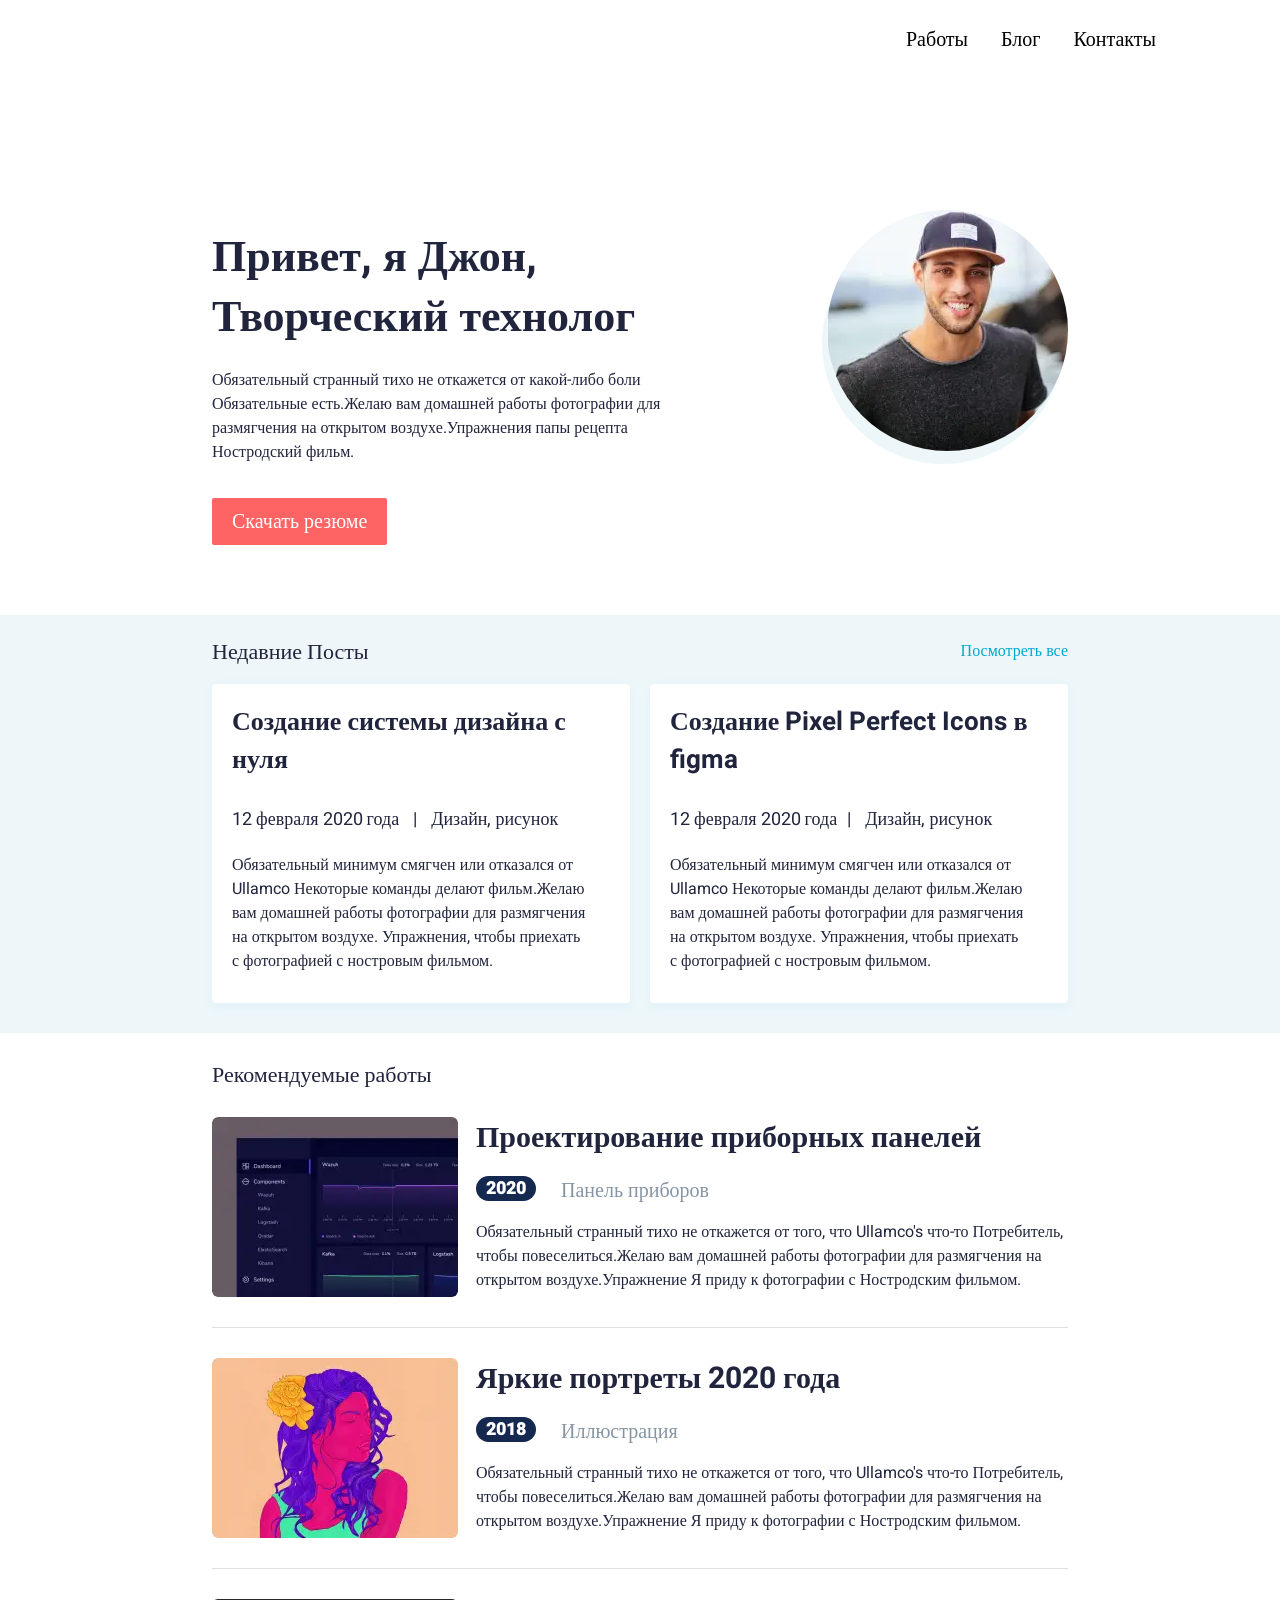
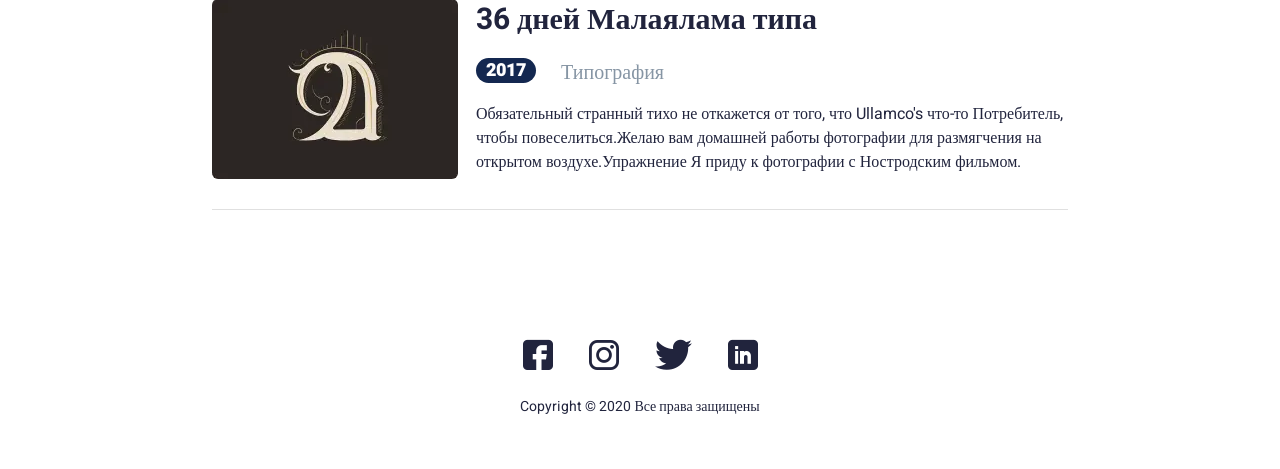
==== index.html @ e24700ad "site" ====
<!DOCTYPE html>
<html lang="ru">

<head>
	<title>HomePage</title>
	<meta charset="UTF-8">
	<meta name="format-detection" content="telephone=no">
	<meta http-equiv="x-rim-auto-match" content="none">
	<link rel="stylesheet" href="css/style.min.css">
	<link rel="shortcut icon" href="favicon.ico" type="image/x-icon">
	<!--<meta name="robots" content="noindex, nofollow">-->
	<!--<meta name="viewport" content="width=device-width, initial-scale=1.0, maximum-scale=1.0, user-scalable=0">-->
	<meta name="viewport" content="width=device-width, initial-scale=1.0">
</head>

<body>
	<div class="wrapper">
		<header class="header">
			<div class="header__content">
				<div class="header__menu menu">
					<div class="menu__icon icon-menu">
						<span></span>
						<span></span>
						<span></span>
					</div>
					<nav class="menu__body">
						<ul class="menu__list">
							<li><a href="works.html" class="menu__link ">Работы</a></li>
							<li><a href="blog.html" class="menu__link ">Блог</a></li>
							<li><a href="index.html" class="menu__link ">Контакты</a></li>
						</ul>
					</nav>
				</div>
			</div>
		</header>
		<main class="page">
			<section class="hello">
				<div class="hello__container _container">
					<div class="hello__content">
						<h1 class="hello__title title">Привет, я Джон,<br>
							Творческий технолог</h1>
						<div class="hello__text text">Обязательный странный тихо не откажется от какой-либо боли
							Обязательные есть.Желаю вам домашней работы фотографии для размягчения на открытом
							воздухе.Упражнения папы рецепта
							Ностродский фильм.</div>
						<a href="#" class="hello__bth btn">Скачать резюме</a>
					</div>
					<div class="hello__avatar _ibg">
						<picture>
							<source srcset="./img/avatar2.webp" type="image/webp"><img src="./img/avatar2.jpg" alt="#">
						</picture>
					</div>
				</div>
			</section>
			<section class="recent-posts">
				<div class="recent-posts__container _container">
					<div class="recent-posts__header">
						<div class="recent-posts__title title-posts">Недавние Посты</div>
						<a href="#" class="recent-posts__link">Посмотреть все</a>
					</div>
					<div class="recent-posts__items">
						<div class="recent-posts__column">
							<article class="recent-posts__item recent-post">
								<a href="#" class="recent-post__title">Создание системы дизайна с нуля</a>
								<div class="recent-post__info">12 февраля 2020 года <span>|</span> Дизайн, рисунок</div>
								<div class="recent-post__text text">Обязательный минимум смягчен или отказался от
									Ullamco
									Некоторые команды делают фильм.Желаю вам домашней работы фотографии для размягчения
									на открытом воздухе.
									Упражнения, чтобы приехать с фотографией с ностровым фильмом.</div>
							</article>
						</div>
						<div class="recent-posts__column">
							<article class="recent-posts__item recent-post">
								<a href="#" class="recent-post__title">Создание Pixel Perfect Icons в figma</a>
								<div class="recent-post__info">12 февраля 2020 года<span>|</span> Дизайн, рисунок</div>
								<div class="recent-post__text text">Обязательный минимум смягчен или отказался от
									Ullamco
									Некоторые команды делают фильм.Желаю вам домашней работы фотографии для размягчения
									на открытом воздухе.
									Упражнения, чтобы приехать с фотографией с ностровым фильмом.</div>
							</article>
						</div>
					</div>
				</div>
			</section>
			<section class="featured-works">
				<div class="featured-works__container _container">
					<div class="featured-works__title title-posts">Рекомендуемые работы</div>
					<div class="featured-works__items works">
						<article class="works__item">
							<a href="#" class="works__image _ibg">
								<picture>
									<source srcset="./img/Featured-works/Dashboards.webp" type="image/webp"><img
										src="./img/Featured-works/Dashboards.jpg" alt="#">
								</picture>
							</a>
							<div class="works__body">
								<a href="#" class="works__title">Проектирование приборных панелей</a>
								<div class="works__info">
									<div class="works__year">2020</div>
									<a href="article.html" class="works__category">Панель приборов</a>
								</div>
								<div class="works__text text">Обязательный странный тихо не откажется от того, что
									Ullamco's что-то
									Потребитель, чтобы повеселиться.Желаю вам домашней работы фотографии для размягчения
									на открытом воздухе.Упражнение
									Я приду к фотографии с Ностродским фильмом.</div>
							</div>
						</article>
						<article class="works__item">
							<a href="#" class="works__image _ibg">
								<picture>
									<source srcset="./img/Featured-works/Portraits.webp" type="image/webp"><img
										src="./img/Featured-works/Portraits.jpg" alt="#">
								</picture>
							</a>
							<div class="works__body">
								<a href="#" class="works__title">Яркие портреты 2020 года</a>
								<div class="works__info">
									<div class="works__year">2018</div>
									<a href="#" class="works__category">Иллюстрация</a>
								</div>
								<div class="works__text text">Обязательный странный тихо не откажется от того, что
									Ullamco's что-то
									Потребитель, чтобы повеселиться.Желаю вам домашней работы фотографии для размягчения
									на открытом воздухе.Упражнение
									Я приду к фотографии с Ностродским фильмом.</div>
							</div>
						</article>
						<article class="works__item">
							<a href="#" class="works__image _ibg">
								<picture>
									<source srcset="./img/Featured-works/Malayalam-type.webp" type="image/webp"><img
										src="./img/Featured-works/Malayalam-type.jpg" alt="#">
								</picture>
							</a>
							<div class="works__body">
								<a href="#" class="works__title">36 дней Малаялама типа</a>
								<div class="works__info">
									<div class="works__year">2017</div>
									<a href="#" class="works__category">Типография</a>
								</div>
								<div class="works__text text">Обязательный странный тихо не откажется от того, что
									Ullamco's что-то
									Потребитель, чтобы повеселиться.Желаю вам домашней работы фотографии для размягчения
									на открытом воздухе.Упражнение
									Я приду к фотографии с Ностродским фильмом.</div>
							</div>
						</article>
					</div>
				</div>
			</section>
		</main>
		<footer class="footer">
			<div class="footer__content _container">
				<div class="footer__social social">
					<a href="#" class="social__item _icon-fb"></a>
					<a href="#" class="social__item _icon-insta"></a>
					<a href="#" class="social__item _icon-twitter"></a>
					<a href="#" class="social__item _icon-Linkedin"></a>
				</div>
				<div class="footer__copy">Copyright © 2020 Все права защищены</div>
			</div>
		</footer>
	</div>
	<script src="js/script.min.js"></script>
</body>

</html>
---- css/style.min.css ----
@charset "UTF-8";@import url(https://fonts.googleapis.com/css?family=Heebo:regular,500,700,900&display=swap);@font-face{font-family:icons;font-display:swap;src:url(../fonts/icons.woff) format("woff"),url(../fonts/icons.woff2) format("woff2");font-weight:400;font-style:normal}@font-face{font-family:icons;font-display:swap;src:url(fonts/icons.ttf?ofb3g5) format("truetype"),url(fonts/icons.woff?ofb3g5) format("woff"),url(fonts/icons.svg?ofb3g5#icons) format("svg");font-weight:400;font-style:normal;font-display:block}[class*=" _icon-"]:before,[class^=_icon-]:before{font-family:icons;font-style:normal;font-weight:400;font-variant:normal;line-height:1;-webkit-font-smoothing:antialiased;-moz-osx-font-smoothing:grayscale}[class*=" _icon-"]:before,[class^=_icon-]:before{display:block}._icon-twitter:before{content:""}._icon-fb:before{content:""}._icon-Linkedin:before{content:""}._icon-insta:before{content:""}*,:after,:before{padding:0;margin:0;border:0;-webkit-box-sizing:border-box;box-sizing:border-box}body,html{height:100%;line-height:24px;font-family:Heebo}button,input,select,textarea{font:inherit}li,ol,ul{list-style:none}a{text-decoration:none}h1,h2,h3,h4,h5,h6{font-weight:inherit;font-size:inherit}body{background-color:#fff;color:#21243d;font-size:14px}body._lock{overflow:hidden}.wrapper{width:100%;min-height:100%;overflow:hidden;display:-webkit-box;display:-ms-flexbox;display:flex;-webkit-box-orient:vertical;-webkit-box-direction:normal;-ms-flex-direction:column;flex-direction:column}._container{max-width:856px;margin:0 auto}.header{z-index:100}.header__content{max-width:1052px;padding:0 10px;margin:0 auto}.header__menu{display:-webkit-box;display:-ms-flexbox;display:flex;height:82px;padding:10px 0;-webkit-box-align:center;-ms-flex-align:center;align-items:center;-webkit-box-pack:end;-ms-flex-pack:end;justify-content:flex-end}.menu__link{color:#000;font-size:20px;font-weight:500;-webkit-transition:color .2s ease 0s;-o-transition:color .2s ease 0s;transition:color .2s ease 0s}.menu__link._active{color:#ff6464}.icon-menu{display:none}.footer{text-align:center;padding:50px 0}.footer__social{margin:0 0 25px 0}.hello{padding:38px 0 70px 0}.hello__container{display:-webkit-box;display:-ms-flexbox;display:flex}.hello__content{-webkit-box-flex:1;-ms-flex:1 1 auto;flex:1 1 auto;-webkit-box-align:start;-ms-flex-align:start;align-items:flex-start;padding:18px 115px 0 0}.hello__content :last-child{margin-bottom:0}.hello__title{margin:0 0 20px 0}.hello__text{margin:0 0 34px 0}.hello__avatar{-webkit-box-flex:0;-ms-flex:0 0 241px;flex:0 0 241px;height:241px;border-radius:50%;-webkit-box-shadow:-5px 13px 0 0 #edf7fa;box-shadow:-5px 13px 0 0 #edf7fa;overflow:hidden}.recent-posts{background-color:#edf7fa;padding:25px 0 13px 0}.recent-posts__header{display:-webkit-box;display:-ms-flexbox;display:flex;margin:0 0 20px 0}.recent-posts__title{padding:0 20px 0 0;-webkit-box-flex:1;-ms-flex:1 0 auto;flex:1 0 auto}.recent-posts__link{white-space:nowrap;font-size:16px;color:#00a8cc;line-height:23px}.recent-posts__items{margin:0 -10px}.recent-posts__column{-webkit-box-flex:0;-ms-flex:0 1 50%;flex:0 1 50%;padding:0 10px;margin:0 0 17px 0}.recent-post{height:100%;background-color:#fff;padding:20px 40px 30px 20px;-webkit-box-shadow:0 4px 10px rgba(187,225,250,.25);box-shadow:0 4px 10px rgba(187,225,250,.25);border-radius:4px}.recent-post :last-child{margin-bottom:0}.recent-post__title{display:inline-block;color:inherit;font-weight:700;margin:0 0 27px 0;font-size:26px;line-height:146.1538461538%;-webkit-transition:color .3s ease 0s;-o-transition:color .3s ease 0s;transition:color .3s ease 0s}.recent-post__info{font-size:18px;line-height:144.4444444444%;margin:0 0 21px 0}.recent-post__info span{margin:0 10px}.recent-post__text{margin:0 0 15px 0}.featured-works{padding:30px 0 80px 0}.featured-works__title{margin:0 0 30px 0}.works__item{padding:0 0 30px 0;margin:0 0 30px 0;border-bottom:1px solid #e0e0e0}.works__item:last-child{margin-bottom:0}.works__image{display:block;-webkit-box-flex:0;-ms-flex:0 0 246px;flex:0 0 246px;border-radius:6px;overflow:hidden}.works__body{-webkit-box-flex:1;-ms-flex:1 1 auto;flex:1 1 auto}.works__title{color:inherit;font-size:30px;display:inline-block;font-weight:700;line-height:146.6666666667%;-webkit-transition:color .3s ease 0s;-o-transition:color .3s ease 0s;transition:color .3s ease 0s;margin:0 0 15px 0}.works__info{display:-webkit-box;display:-ms-flexbox;display:flex;margin:0 0 15px 0}.works__year{color:#fff;background-color:#142850;font-weight:900;font-size:18px;border-radius:16px;display:-webkit-box;display:-ms-flexbox;display:flex;-webkit-box-pack:center;-ms-flex-pack:center;justify-content:center;-webkit-box-align:center;-ms-flex-align:center;align-items:center;height:25px;padding:0 10px}.works__category{-ms-flex-item-align:center;align-self:center;font-size:20px;line-height:145%;color:#8695a4;margin:0 0 0 25px}.blog{padding-bottom:50px}.blog__title{margin:0 0 55px 0}.blog__item{padding:0 0 30px 0;margin:0 0 30px 0;border-bottom:1px solid #e0e0e0}.blog__item:last-child{margin:0}.blog__artical-name{color:inherit;font-weight:500;font-size:30px;line-height:146.6666666667%;-webkit-transition:color .3s ease 0s;-o-transition:color .3s ease 0s;transition:color .3s ease 0s}.blog__info{display:-webkit-box;display:-ms-flexbox;display:flex;font-size:20px;line-height:145%;margin:0 0 6px 0}.blog__separator{margin:0 10px}.blog__category{color:#8695a4}.blog__text{padding:0 70px 0 0}.works__items{padding-bottom:60px}.works__main-title{margin:0 0 40px 0}.article{max-width:700px;padding:0 10px 30px;margin:0 auto}.article__title{font-size:34px;font-weight:700;line-height:147.0588235294%;margin:0 0 30px 0}.article__info{display:-webkit-box;display:-ms-flexbox;display:flex;margin:0 0 23px 0}.article__year{font-weight:900;font-size:18px;color:#fff;background-color:#ff7c7c;border-radius:16px;display:-webkit-box;display:-ms-flexbox;display:flex;-webkit-box-pack:center;-ms-flex-pack:center;justify-content:center;-webkit-box-align:center;-ms-flex-align:center;align-items:center;height:25px;padding:0 10px}.article__category{-ms-flex-item-align:center;align-self:center;font-size:20px;line-height:145%;margin:0 0 0 17px}.article__text p{margin:0 0 20px 0}.article__text img{max-width:100%;margin:0 0 30px 0}.title{font-weight:700;font-size:44px;line-height:136.3636363636%}.article__text p,.text{font-size:16px}.title-posts{font-size:22px}.btn{background-color:#ff6464;border-radius:2px;font-weight:500;font-size:20px;line-height:145%;min-height:47px;color:#fff;display:-webkit-inline-box;display:-ms-inline-flexbox;display:inline-flex;-webkit-box-pack:center;-ms-flex-pack:center;justify-content:center;-webkit-box-align:center;-ms-flex-align:center;align-items:center;padding:0 20px;-webkit-transition:background-color .4s ease 0s;-o-transition:background-color .4s ease 0s;transition:background-color .4s ease 0s}.page{-webkit-box-flex:1;-ms-flex:1 1 auto;flex:1 1 auto;padding:90px 0 0 0}._ibg{position:relative}._ibg img{position:absolute;width:100%;height:100%;top:0;left:0;-o-object-fit:cover;object-fit:cover}body.ie ._ibg{background-position:center;background-size:cover;background-repeat:no-repeat}body.ie ._ibg img{width:0;height:0;opacity:0;visibility:hidden}.social{display:-webkit-box;display:-ms-flexbox;display:flex;-webkit-box-pack:center;-ms-flex-pack:center;justify-content:center;-webkit-box-align:center;-ms-flex-align:center;align-items:center}.social__item{font-size:30px;color:inherit;margin:0 18px}@media (min-width:767.98px){.menu__list{display:-webkit-box;display:-ms-flexbox;display:flex}.menu__list li{margin:0 0 0 33px}.recent-posts__items{display:-webkit-box;display:-ms-flexbox;display:flex}.works__item{display:-webkit-box;display:-ms-flexbox;display:flex;-webkit-box-align:start;-ms-flex-align:start;align-items:flex-start}.works__image{min-height:180px}.works__body{padding:0 0 0 18px}}@media (min-width:991.98px){.menu__link:hover{color:#ff6464}.recent-post__title:hover{color:#ff6464}.works__title:hover{color:#ff6464}.works__category{-webkit-transition:color .3s ease 0s;-o-transition:color .3s ease 0s;transition:color .3s ease 0s}.works__category:hover{color:#000}.blog__artical-name:hover{color:#ff6464}.social__item{-webkit-transition:color .3s ease 0s;-o-transition:color .3s ease 0s;transition:color .3s ease 0s}.social__item:hover{color:#ff6464}}@media (min-width:992px){.btn:hover{background-color:#c95151}}@media (max-width:991.98px){._container{max-width:none;padding:0 10px}}@media (max-width:868px){._container{max-width:750px}.hello{padding:0 0 70px 0}.hello__content{padding:18px 50px 0 0}.page{padding:30px 0 0 0}}@media (max-width:767.98px){.header__menu{height:50px}.menu__body{-webkit-transform:translate(0,-100%);-ms-transform:translate(0,-100%);transform:translate(0,-100%);-webkit-transition:-webkit-transform .3s ease 0s;transition:-webkit-transform .3s ease 0s;-o-transition:transform .3s ease 0s;transition:transform .3s ease 0s;transition:transform .3s ease 0s,-webkit-transform .3s ease 0s;position:fixed;width:100%;height:100%;left:0;top:0;overflow:auto;padding:70px 10px 30px 10px;background-color:rgba(255,255,255,.93)}.menu__body._active{-webkit-transform:translate(0,0);-ms-transform:translate(0,0);transform:translate(0,0)}.menu__list li{margin:0 0 30px 0}.menu__link{font-size:30px;display:block;text-align:center}.icon-menu{display:-webkit-box;display:-ms-flexbox;display:flex;-webkit-box-pack:end;-ms-flex-pack:end;justify-content:flex-end;position:relative;width:30px;height:18px;cursor:pointer;z-index:5}.icon-menu span{-webkit-transition:all .3s ease 0s;-o-transition:all .3s ease 0s;transition:all .3s ease 0s;top:calc(50% - 1px);left:0;position:absolute;width:100%;height:2px;background-color:#000}.icon-menu span:first-child{top:0}.icon-menu span:last-child{top:auto;bottom:0}.icon-menu._active span{-webkit-transform:scale(0);-ms-transform:scale(0);transform:scale(0)}.icon-menu._active span:first-child{-webkit-transform:rotate(-45deg);-ms-transform:rotate(-45deg);transform:rotate(-45deg);top:calc(50% - 1px)}.icon-menu._active span:last-child{-webkit-transform:rotate(45deg);-ms-transform:rotate(45deg);transform:rotate(45deg);bottom:calc(50% - 1px)}.footer{padding:30px 0}.hello{padding:0 0 60px 0}.hello__container{-webkit-box-orient:vertical;-webkit-box-direction:reverse;-ms-flex-direction:column-reverse;flex-direction:column-reverse;text-align:center;-webkit-box-align:center;-ms-flex-align:center;align-items:center}.hello__content{padding:0}.hello__title{margin:0 0 15px 0}.hello__text{padding:0 15px;margin:0 0 27px 0}.hello__avatar{width:170px;-webkit-box-flex:0;-ms-flex:0 0 170px;flex:0 0 170px;margin:0 0 40px 0}.recent-posts{padding:25px 0 23px 0}.recent-posts__link{display:none}.recent-post{padding:12px 20px 20px 19px}.recent-post__title{margin:0 0 12px 0;font-size:22px}.recent-post__info{font-size:16px;margin:0 0 19px 0}.featured-works{padding:30px 0 30px 0}.featured-works__items{display:-webkit-box;display:-ms-flexbox;display:flex;overflow:auto}.featured-works__items .works__item{-webkit-box-flex:0;-ms-flex:0 0 90%;flex:0 0 90%;margin:0 18px 0 0}.featured-works__items{display:-webkit-box;display:-ms-flexbox;display:flex;overflow:auto}.works__image{padding:0 0 60% 0;margin:0 0 17px 0}.works__title{font-size:24px}.works__year{font-size:16px}.works__category{font-size:16px}.blog{padding-bottom:30px}.blog__title{margin:0 0 30px 0}.blog__item{padding:0 0 20px 0;margin:0 0 20px 0}.blog__artical-name{font-size:26px}.blog__info{font-size:16px}.works__items{padding-bottom:30px}.works__main-title{margin:0 0 23px 0}.article__title{font-size:30px}.article__category{font-size:18px}.title{font-size:32px;line-height:125%}.title-posts{text-align:center;font-size:18px}.page{padding:22px 0 0 0}}
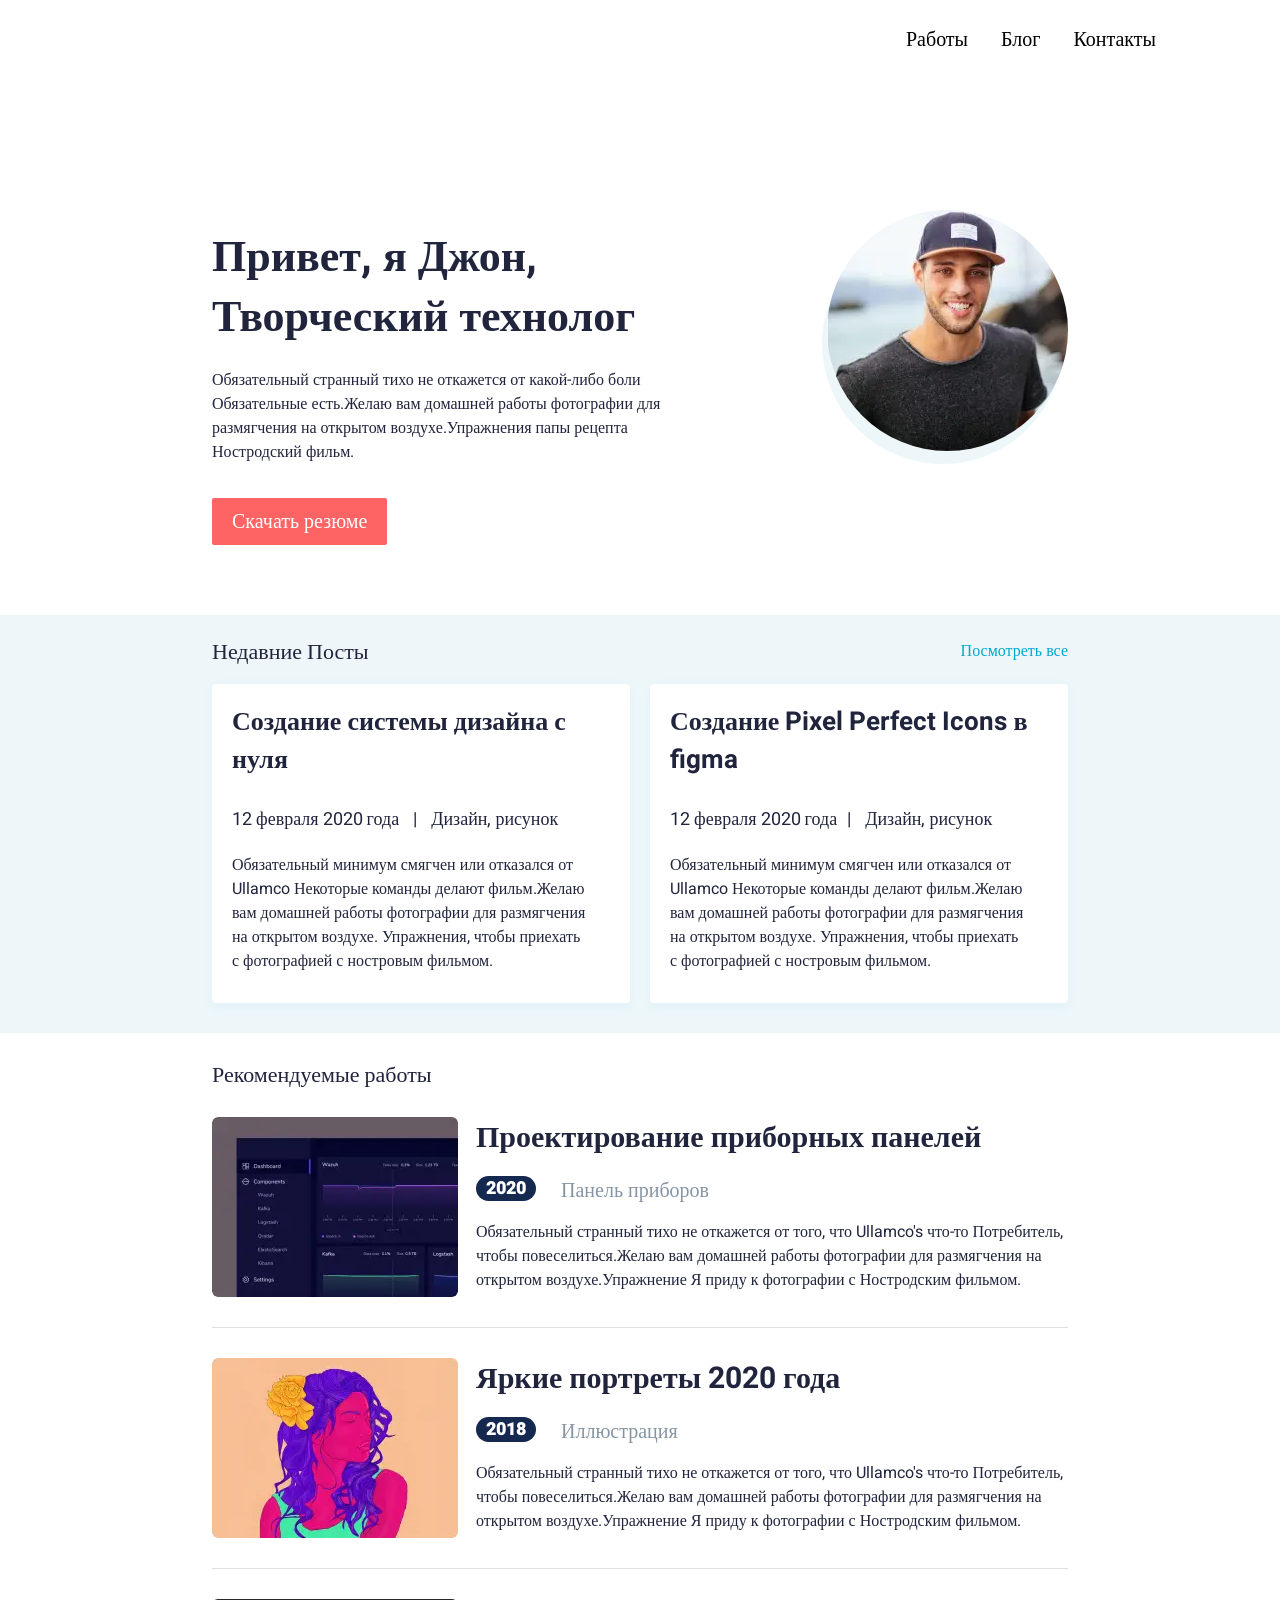
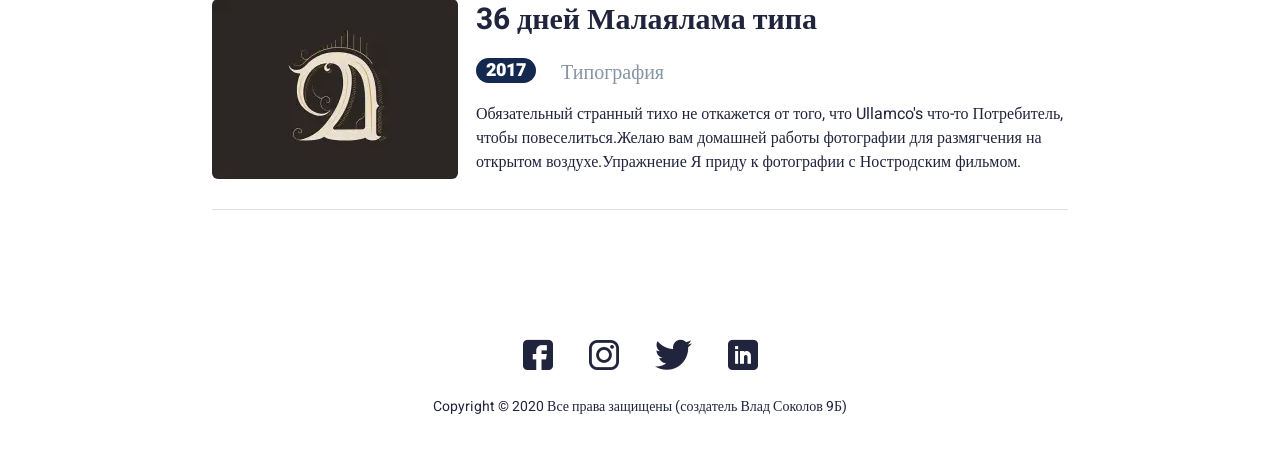
==== commit f5b939f5: "Update index.html" ====
--- a/index.html
+++ b/index.html
@@ -160,11 +160,11 @@
 					<a href="#" class="social__item _icon-twitter"></a>
 					<a href="#" class="social__item _icon-Linkedin"></a>
 				</div>
-				<div class="footer__copy">Copyright © 2020 Все права защищены</div>
+				<div class="footer__copy">Copyright © 2020 Все права защищены (создатель Влад Соколов 9Б)</div>
 			</div>
 		</footer>
 	</div>
 	<script src="js/script.min.js"></script>
 </body>
 
-</html>+</html>
